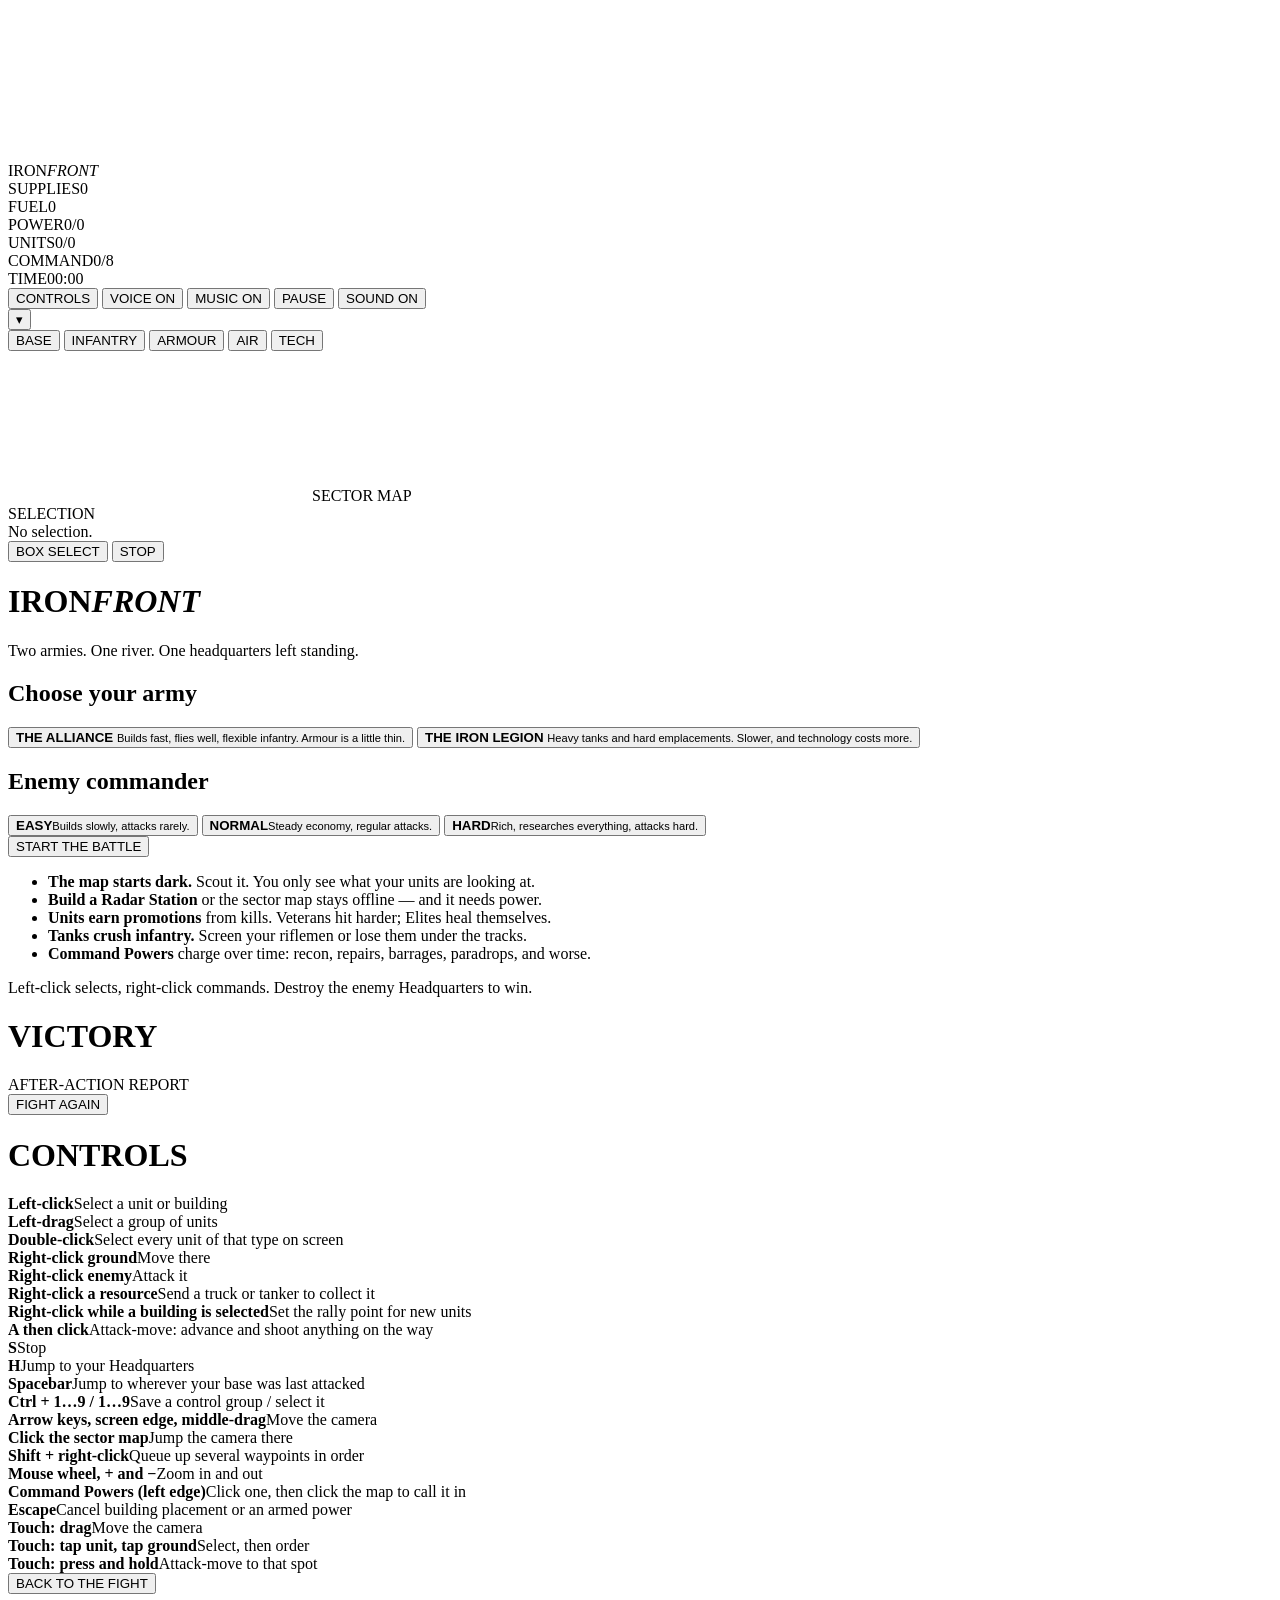
==== index.html @ 80e27a3b "Add files via upload" ====
<!DOCTYPE html>
<html lang="en">
<head>
<meta charset="utf-8">
<meta name="viewport" content="width=device-width, initial-scale=1, maximum-scale=1, user-scalable=no, viewport-fit=cover">
<title>IRON FRONT — WWII Real-Time Strategy</title>
<link rel="stylesheet" href="css/style.css">
</head>
<body>

<canvas id="view"></canvas>

<!-- ============ TOP COMMAND BAR ============ -->
<header id="topbar">
  <div class="brand"><span>IRON</span><em>FRONT</em></div>
  <div class="readouts">
    <div class="rd"><span class="lbl sup">SUPPLIES</span><span class="val" id="rSupplies">0</span></div>
    <div class="rd"><span class="lbl fue">FUEL</span><span class="val" id="rFuel">0</span></div>
    <div class="rd wide"><span class="lbl">POWER</span><span class="val" id="rPower">0/0</span>
      <span class="pwrbar"><i id="pwrFill"></i></span></div>
    <div class="rd"><span class="lbl">UNITS</span><span class="val" id="rPop">0/0</span></div>
    <div class="rd"><span class="lbl pts">COMMAND</span><span class="val" id="rPts">0/8</span></div>
    <div class="rd"><span class="lbl">TIME</span><span class="val" id="rTimer">00:00</span></div>
  </div>
  <div class="tools">
    <button id="btnHelp" class="tbtn">CONTROLS</button>
    <button id="btnVoice" class="tbtn">VOICE ON</button>
    <button id="btnMusic" class="tbtn">MUSIC ON</button>
    <button id="btnPause" class="tbtn">PAUSE</button>
    <button id="btnSound" class="tbtn">SOUND ON</button>
  </div>
</header>

<!-- ============ BUILD / RESEARCH SIDEBAR ============ -->
<aside id="sidebar">
  <button id="sidebarToggle" title="Show or hide the build panel">▾</button>
  <nav id="tabs">
    <button class="tab on" data-tab="build">BASE</button>
    <button class="tab" data-tab="inf">INFANTRY</button>
    <button class="tab" data-tab="veh">ARMOUR</button>
    <button class="tab" data-tab="air">AIR</button>
    <button class="tab" data-tab="tech">TECH</button>
  </nav>
  <div id="cards"></div>
  <div id="queue"></div>
</aside>

<!-- ============ COMMAND POWERS ============ -->
<aside id="powers"></aside>

<!-- ============ BOTTOM LEFT: MAP TABLE + SELECTION ============ -->
<section id="hud">
  <div id="mapframe">
    <canvas id="minimap"></canvas>
    <span class="mapcap">SECTOR MAP</span>
  </div>
  <div id="selpanel">
    <div class="panelcap">SELECTION</div>
    <div id="selinfo"><div class="dim">No selection.</div></div>
    <div class="touchrow">
      <button id="btnTouchSelect" class="tbtn small">BOX SELECT</button>
      <button id="btnTouchStop" class="tbtn small">STOP</button>
    </div>
  </div>
</section>

<div id="messages"></div>

<!-- ============ MAIN MENU ============ -->
<div id="mainmenu">
  <div class="menucard">
    <h1><span>IRON</span><em>FRONT</em></h1>
    <p class="tagline">Two armies. One river. One headquarters left standing.</p>

    <div class="pick">
      <h2>Choose your army</h2>
      <div class="row">
        <button class="fac on" data-faction="alliance">
          <b>THE ALLIANCE</b>
          <small>Builds fast, flies well, flexible infantry. Armour is a little thin.</small>
        </button>
        <button class="fac" data-faction="legion">
          <b>THE IRON LEGION</b>
          <small>Heavy tanks and hard emplacements. Slower, and technology costs more.</small>
        </button>
      </div>
    </div>

    <div class="pick">
      <h2>Enemy commander</h2>
      <div class="row">
        <button class="diff" data-diff="easy"><b>EASY</b><small>Builds slowly, attacks rarely.</small></button>
        <button class="diff on" data-diff="normal"><b>NORMAL</b><small>Steady economy, regular attacks.</small></button>
        <button class="diff" data-diff="hard"><b>HARD</b><small>Rich, researches everything, attacks hard.</small></button>
      </div>
    </div>

    <button id="btnStart" class="start">START THE BATTLE</button>
    <ul class="brief">
      <li><b>The map starts dark.</b> Scout it. You only see what your units are looking at.</li>
      <li><b>Build a Radar Station</b> or the sector map stays offline — and it needs power.</li>
      <li><b>Units earn promotions</b> from kills. Veterans hit harder; Elites heal themselves.</li>
      <li><b>Tanks crush infantry.</b> Screen your riflemen or lose them under the tracks.</li>
      <li><b>Command Powers</b> charge over time: recon, repairs, barrages, paradrops, and worse.</li>
    </ul>
    <p class="fineprint">Left-click selects, right-click commands. Destroy the enemy Headquarters to win.</p>
  </div>
</div>

<!-- ============ RESULTS ============ -->
<div id="results" class="hidden">
  <div class="menucard">
    <h1 id="resultTitle">VICTORY</h1>
    <div class="panelcap">AFTER-ACTION REPORT</div>
    <div id="resultBody"></div>
    <button id="btnRestart" class="start">FIGHT AGAIN</button>
  </div>
</div>

<!-- ============ CONTROLS ============ -->
<div id="help" class="hidden">
  <div class="menucard">
    <h1>CONTROLS</h1>
    <div class="helpgrid">
      <div><b>Left-click</b><span>Select a unit or building</span></div>
      <div><b>Left-drag</b><span>Select a group of units</span></div>
      <div><b>Double-click</b><span>Select every unit of that type on screen</span></div>
      <div><b>Right-click ground</b><span>Move there</span></div>
      <div><b>Right-click enemy</b><span>Attack it</span></div>
      <div><b>Right-click a resource</b><span>Send a truck or tanker to collect it</span></div>
      <div><b>Right-click while a building is selected</b><span>Set the rally point for new units</span></div>
      <div><b>A then click</b><span>Attack-move: advance and shoot anything on the way</span></div>
      <div><b>S</b><span>Stop</span></div>
      <div><b>H</b><span>Jump to your Headquarters</span></div>
      <div><b>Spacebar</b><span>Jump to wherever your base was last attacked</span></div>
      <div><b>Ctrl + 1…9 / 1…9</b><span>Save a control group / select it</span></div>
      <div><b>Arrow keys, screen edge, middle-drag</b><span>Move the camera</span></div>
      <div><b>Click the sector map</b><span>Jump the camera there</span></div>
      <div><b>Shift + right-click</b><span>Queue up several waypoints in order</span></div>
      <div><b>Mouse wheel, + and −</b><span>Zoom in and out</span></div>
      <div><b>Command Powers (left edge)</b><span>Click one, then click the map to call it in</span></div>
      <div><b>Escape</b><span>Cancel building placement or an armed power</span></div>
      <div><b>Touch: drag</b><span>Move the camera</span></div>
      <div><b>Touch: tap unit, tap ground</b><span>Select, then order</span></div>
      <div><b>Touch: press and hold</b><span>Attack-move to that spot</span></div>
    </div>
    <button id="btnCloseHelp" class="start">BACK TO THE FIGHT</button>
  </div>
</div>

<script src="js/config.js"></script>
<script src="js/utils.js"></script>
<script src="js/pathfinding.js"></script>
<script src="js/map.js"></script>
<script src="js/fog.js"></script>
<script src="js/audio.js"></script>
<script src="js/combat.js"></script>
<script src="js/powers.js"></script>
<script src="js/entities.js"></script>
<script src="js/ai.js"></script>
<script src="js/game.js"></script>
<script src="js/render.js"></script>
<script src="js/ui.js"></script>
<script src="js/input.js"></script>
<script src="js/main.js"></script>
</body>
</html>
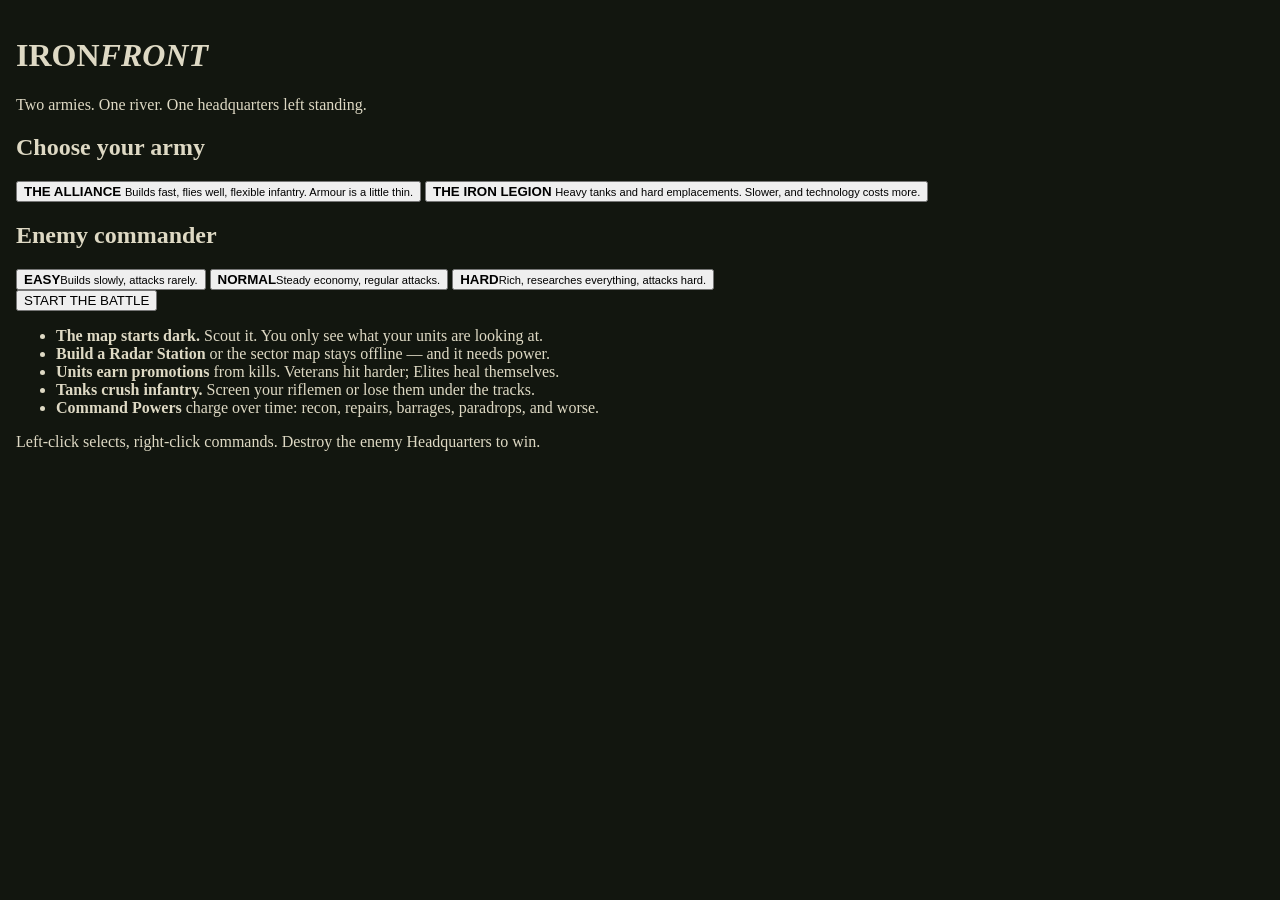
==== commit 0b8f7f94: "Add files via upload" ====
--- a/index.html
+++ b/index.html
@@ -5,6 +5,16 @@
 <meta name="viewport" content="width=device-width, initial-scale=1, maximum-scale=1, user-scalable=no, viewport-fit=cover">
 <title>IRON FRONT — WWII Real-Time Strategy</title>
 <link rel="stylesheet" href="css/style.css">
+<!-- Safety net: if the stylesheet above ever fails to load (wrong folder,
+     wrong case, bad path), these few rules keep the game usable instead of
+     dumping every overlay on screen at once. -->
+<style>
+  html,body{height:100%;margin:0;background:#0d110b;color:#ded9c4;overflow:hidden}
+  .hidden{display:none !important}
+  #view{position:fixed;inset:0;width:100%;height:100%;display:block}
+  #mainmenu,#results,#help{position:fixed;inset:0;z-index:40;background:#12160f;overflow:auto;padding:16px}
+  #topbar{position:fixed;top:0;left:0;right:0;z-index:20;background:#1a2013}
+</style>
 </head>
 <body>
 
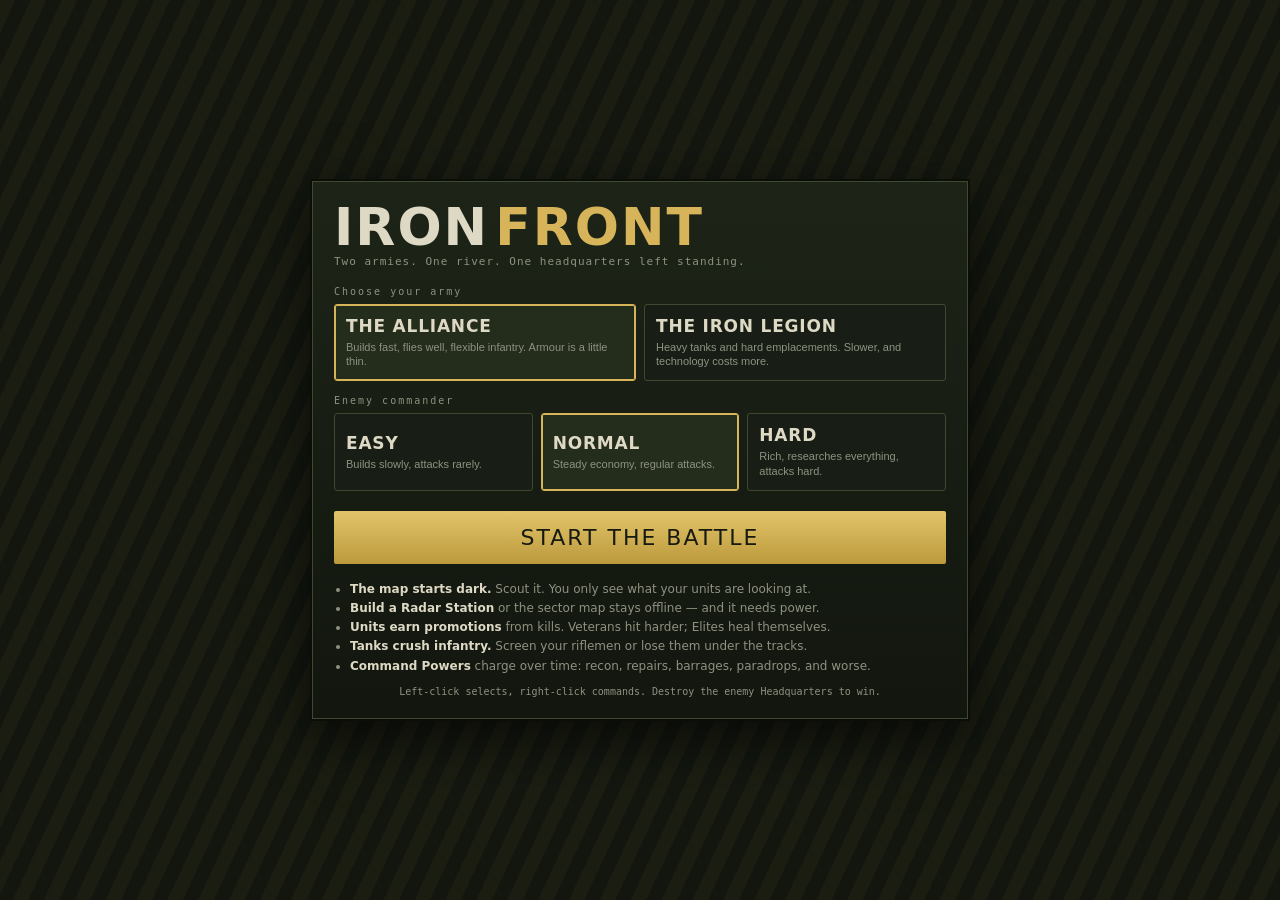
==== commit 932db5e8: "Add files via upload" ====
--- a/index.html
+++ b/index.html
@@ -4,10 +4,9 @@
 <meta charset="utf-8">
 <meta name="viewport" content="width=device-width, initial-scale=1, maximum-scale=1, user-scalable=no, viewport-fit=cover">
 <title>IRON FRONT — WWII Real-Time Strategy</title>
-<link rel="stylesheet" href="css/style.css">
-<!-- Safety net: if the stylesheet above ever fails to load (wrong folder,
-     wrong case, bad path), these few rules keep the game usable instead of
-     dumping every overlay on screen at once. -->
+<link rel="stylesheet" href="style.css">
+<!-- Safety net: if style.css ever fails to load, these few rules keep the
+     game usable instead of dumping every overlay on the screen at once. -->
 <style>
   html,body{height:100%;margin:0;background:#0d110b;color:#ded9c4;overflow:hidden}
   .hidden{display:none !important}
@@ -158,20 +157,20 @@
   </div>
 </div>
 
-<script src="js/config.js"></script>
-<script src="js/utils.js"></script>
-<script src="js/pathfinding.js"></script>
-<script src="js/map.js"></script>
-<script src="js/fog.js"></script>
-<script src="js/audio.js"></script>
-<script src="js/combat.js"></script>
-<script src="js/powers.js"></script>
-<script src="js/entities.js"></script>
-<script src="js/ai.js"></script>
-<script src="js/game.js"></script>
-<script src="js/render.js"></script>
-<script src="js/ui.js"></script>
-<script src="js/input.js"></script>
-<script src="js/main.js"></script>
+<script src="config.js"></script>
+<script src="utils.js"></script>
+<script src="pathfinding.js"></script>
+<script src="map.js"></script>
+<script src="fog.js"></script>
+<script src="audio.js"></script>
+<script src="combat.js"></script>
+<script src="powers.js"></script>
+<script src="entities.js"></script>
+<script src="ai.js"></script>
+<script src="game.js"></script>
+<script src="render.js"></script>
+<script src="ui.js"></script>
+<script src="input.js"></script>
+<script src="main.js"></script>
 </body>
 </html>
--- a/style.css
+++ b/style.css
@@ -0,0 +1,298 @@
+/* IRON FRONT — style.css
+   Look: a field command post. Olive steel panels, stencil headings,
+   brass readouts, hazard tape on the command bar. */
+
+:root{
+  --ink:#0d110b;
+  --panel:#181e15;
+  --panel2:#212819;
+  --edge:#3d4a2f;
+  --edge2:#55643f;
+  --brass:#d7b45a;
+  --bone:#ded9c4;
+  --dim:#8e9280;
+  --rust:#c2542f;
+  --steel:#5b9bd8;
+  --good:#8fbf5c;
+  --display: 'Haettenschweiler','Arial Narrow Bold','Impact','Anton',system-ui,sans-serif;
+  --mono: ui-monospace,'SF Mono',Menlo,Consolas,'Roboto Mono',monospace;
+  --body: system-ui,-apple-system,'Segoe UI',Roboto,sans-serif;
+}
+
+*{box-sizing:border-box;-webkit-tap-highlight-color:transparent}
+html,body{height:100%;margin:0;background:var(--ink);color:var(--bone);font-family:var(--body);overflow:hidden;overscroll-behavior:none}
+
+#view{position:fixed;inset:0;width:100%;height:100%;display:block;cursor:crosshair;touch-action:none}
+
+/* ---------------------------------------------------------- top bar */
+#topbar{
+  position:fixed;top:0;left:0;right:0;height:48px;z-index:20;
+  display:flex;align-items:center;gap:18px;padding:0 12px;
+  background:linear-gradient(180deg,#232a1b,#151a12);
+  border-bottom:2px solid #0a0d08;
+  box-shadow:0 3px 0 rgba(0,0,0,.45);
+}
+#topbar::after{
+  content:'';position:absolute;left:0;right:0;bottom:-5px;height:3px;
+  background:repeating-linear-gradient(115deg,#c2a13c 0 10px,#1a1d13 10px 20px);
+  opacity:.55;
+}
+.brand{font-family:var(--display);font-size:26px;letter-spacing:1.5px;line-height:1;white-space:nowrap}
+.brand span{color:var(--bone)}
+.brand em{color:var(--brass);font-style:normal;margin-left:4px}
+
+.readouts{display:flex;gap:14px;flex:1;overflow:hidden}
+.rd{display:flex;flex-direction:column;line-height:1.1;min-width:64px}
+.rd .lbl{font-family:var(--mono);font-size:9px;letter-spacing:1.4px;color:var(--dim)}
+.rd .lbl.sup{color:var(--brass)}
+.rd .lbl.fue{color:#63b58c}
+.rd .lbl.pts{color:#9fd6e6}
+.rd .val{font-family:var(--mono);font-size:16px;font-weight:700;color:var(--bone)}
+.rd .val.bad{color:var(--rust)}
+
+.tools{display:flex;gap:6px}
+.tbtn{
+  font-family:var(--mono);font-size:10px;letter-spacing:1px;color:var(--bone);
+  background:#2a3222;border:1px solid var(--edge);border-radius:2px;padding:7px 9px;cursor:pointer;
+}
+.tbtn:hover{background:#36402a;border-color:var(--edge2)}
+.tbtn.small{padding:6px 8px;font-size:9px}
+.tbtn.on{background:var(--brass);color:#171a11;border-color:#f0cf7d}
+
+/* ---------------------------------------------------------- sidebar */
+#sidebar{
+  position:fixed;top:48px;right:0;bottom:0;width:280px;z-index:15;
+  background:linear-gradient(180deg,rgba(24,30,21,.96),rgba(14,18,12,.96));
+  border-left:2px solid #0a0d08;display:flex;flex-direction:column;
+}
+#sidebarToggle{display:none}
+
+#tabs{display:flex;border-bottom:1px solid var(--edge)}
+.tab{
+  flex:1;padding:9px 2px;background:#131810;border:0;border-right:1px solid #0d110b;
+  color:var(--dim);font-family:var(--mono);font-size:9.5px;letter-spacing:.6px;cursor:pointer;
+}
+.tab:hover{color:var(--bone)}
+.tab.on{background:var(--panel2);color:var(--brass);box-shadow:inset 0 -2px 0 var(--brass)}
+
+#cards{flex:1;overflow-y:auto;padding:8px;display:flex;flex-direction:column;gap:6px}
+.card{
+  display:flex;align-items:center;gap:9px;padding:6px;cursor:pointer;text-align:left;
+  background:var(--panel);border:1px solid var(--edge);border-radius:3px;color:var(--bone);
+  position:relative;
+}
+.card:hover{border-color:var(--brass);background:var(--panel2)}
+.card .icon{width:44px;height:44px;flex:none;background:#10140e;border:1px solid #0a0d08;border-radius:2px}
+.ctext{flex:1;min-width:0}
+.cname{font-family:var(--display);font-size:15px;letter-spacing:.6px;line-height:1.1}
+.ccost{font-family:var(--mono);font-size:10.5px;margin-top:2px;display:flex;gap:9px}
+.ccost .s::before{content:'S ';color:var(--dim)}
+.ccost .s{color:var(--brass)}
+.ccost .f::before{content:'F ';color:var(--dim)}
+.ccost .f{color:#63b58c}
+.clock{font-family:var(--mono);font-size:9px;color:var(--rust);margin-top:2px;min-height:11px}
+.card.locked{opacity:.45;cursor:not-allowed}
+.card.poor .ccost{color:var(--rust)}
+.card.poor{border-style:dashed}
+
+#queue{border-top:1px solid var(--edge);padding:7px;max-height:32%;overflow-y:auto;background:rgba(10,13,8,.5)}
+.qrow{position:relative;font-family:var(--mono);font-size:10px;padding:5px 6px;margin-bottom:4px;background:#12160f;border:1px solid var(--edge);overflow:hidden}
+.qrow span{position:relative;z-index:2}
+.qrow i{position:absolute;left:0;top:0;bottom:0;background:rgba(215,180,90,.22);z-index:1}
+.qrow.tech i{background:rgba(91,155,216,.22)}
+.qrow.building i{background:rgba(143,191,92,.20)}
+.qwait{font-family:var(--mono);font-size:9.5px;color:var(--dim);padding:3px 4px}
+.dim{color:var(--dim)}
+
+/* ------------------------------------------------------- bottom hud */
+#hud{position:fixed;left:0;bottom:0;z-index:15;display:flex;align-items:flex-end;gap:8px;padding:8px}
+#mapframe{
+  position:relative;width:224px;height:170px;padding:7px;
+  background:linear-gradient(180deg,#242b1c,#141810);
+  border:2px solid #0a0d08;border-radius:3px;
+  box-shadow:inset 0 0 0 1px var(--edge);
+}
+#mapframe::before,#mapframe::after{
+  content:'';position:absolute;width:5px;height:5px;border-radius:50%;background:#4d5a3a;
+}
+#mapframe::before{left:4px;top:4px}
+#mapframe::after{right:4px;bottom:4px}
+#minimap{width:100%;height:100%;display:block;background:#10140e;cursor:pointer}
+.mapcap{
+  position:absolute;right:8px;top:-1px;font-family:var(--mono);font-size:8px;
+  letter-spacing:1.6px;color:var(--dim);background:#141810;padding:0 3px;
+}
+
+#selpanel{
+  width:330px;max-height:170px;overflow-y:auto;padding:8px 10px;
+  background:linear-gradient(180deg,rgba(24,30,21,.95),rgba(13,17,11,.95));
+  border:2px solid #0a0d08;border-radius:3px;box-shadow:inset 0 0 0 1px var(--edge);
+}
+.panelcap{font-family:var(--mono);font-size:8.5px;letter-spacing:1.8px;color:var(--dim);margin-bottom:5px}
+.selhead{font-family:var(--display);font-size:19px;letter-spacing:.8px;color:var(--brass);line-height:1.1}
+.selstat{font-family:var(--mono);font-size:10.5px;margin-top:3px}
+.selstat b{color:var(--dim);font-weight:400;display:inline-block;min-width:58px}
+.seldesc{font-size:11px;color:var(--dim);margin-top:6px;line-height:1.35}
+.selgrid{display:flex;flex-wrap:wrap;gap:4px;margin-top:6px}
+.chip{font-family:var(--mono);font-size:10px;background:#222a1a;border:1px solid var(--edge);padding:2px 6px;border-radius:2px}
+.touchrow{display:none;gap:6px;margin-top:7px}
+
+/* -------------------------------------------------------- messages */
+#messages{
+  position:fixed;left:50%;top:64px;transform:translateX(-50%);z-index:18;
+  display:flex;flex-direction:column;gap:4px;align-items:center;pointer-events:none;width:min(560px,90vw)
+}
+.msg{
+  font-family:var(--mono);font-size:11px;padding:5px 12px;background:rgba(13,17,11,.85);
+  border-left:3px solid var(--good);color:var(--bone);
+}
+.msg.warn{border-left-color:var(--rust);color:#ffd9c9}
+
+/* --------------------------------------------------------- overlays */
+#mainmenu,#results,#help{
+  position:fixed;inset:0;z-index:40;display:flex;align-items:center;justify-content:center;
+  background:radial-gradient(circle at 50% 30%,#1d2417,#080a06 70%);
+  padding:16px;overflow-y:auto;
+}
+#mainmenu::before,#results::before,#help::before{
+  content:'';position:absolute;inset:0;
+  background:repeating-linear-gradient(115deg,rgba(194,161,60,.05) 0 14px,transparent 14px 28px);
+}
+.hidden{display:none !important}
+
+.menucard{
+  position:relative;width:min(660px,100%);padding:22px;
+  background:linear-gradient(180deg,#1d2417,#12160f);
+  border:2px solid #0a0d08;box-shadow:inset 0 0 0 1px var(--edge),0 18px 50px rgba(0,0,0,.6);
+}
+.menucard h1{font-family:var(--display);font-size:52px;letter-spacing:2px;margin:0 0 2px;line-height:.95}
+.menucard h1 span{color:var(--bone)}
+.menucard h1 em{color:var(--brass);font-style:normal;margin-left:6px}
+.menucard h1.win{color:var(--good)}
+.menucard h1.lose{color:var(--rust)}
+.tagline{font-family:var(--mono);font-size:11px;color:var(--dim);letter-spacing:1px;margin:0 0 18px}
+.pick h2{font-family:var(--mono);font-size:10px;letter-spacing:2px;color:var(--dim);font-weight:400;margin:14px 0 7px}
+.row{display:flex;gap:8px;flex-wrap:wrap}
+.fac,.diff{
+  flex:1;min-width:150px;text-align:left;padding:11px;cursor:pointer;color:var(--bone);
+  background:var(--panel);border:1px solid var(--edge);border-radius:3px;
+}
+.fac b,.diff b{font-family:var(--display);font-size:17px;letter-spacing:.8px;display:block}
+.fac small,.diff small{display:block;font-size:11px;color:var(--dim);margin-top:4px;line-height:1.35}
+.fac:hover,.diff:hover{border-color:var(--edge2)}
+.fac.on,.diff.on{border-color:var(--brass);box-shadow:inset 0 0 0 1px var(--brass);background:#242c1b}
+
+.start{
+  width:100%;margin-top:20px;padding:14px;cursor:pointer;
+  font-family:var(--display);font-size:22px;letter-spacing:2px;
+  color:#171a11;background:linear-gradient(180deg,#e2c46a,#bc9a3c);
+  border:0;border-radius:2px;
+}
+.start:hover{background:linear-gradient(180deg,#f0d582,#caa848)}
+.fineprint{font-family:var(--mono);font-size:10px;color:var(--dim);text-align:center;margin:10px 0 0}
+
+.rrow{display:flex;justify-content:space-between;font-family:var(--mono);font-size:12px;padding:7px 4px;border-bottom:1px solid #232a1a}
+.rrow span{color:var(--dim)}
+.rrow b{color:var(--bone)}
+
+.helpgrid{display:grid;grid-template-columns:1fr;gap:6px;margin-top:8px}
+.helpgrid div{display:flex;gap:10px;font-size:12px;padding:5px 0;border-bottom:1px solid #1f2618}
+.helpgrid b{font-family:var(--mono);font-size:10.5px;color:var(--brass);min-width:210px}
+.helpgrid span{color:var(--dim)}
+
+/* ------------------------------------------------------------ small screens */
+@media (max-width: 900px){
+  #topbar{height:44px;gap:10px;padding:0 8px}
+  .brand{font-size:19px}
+  .rd{min-width:52px}
+  .rd .val{font-size:13px}
+  .tbtn{padding:6px 7px;font-size:9px}
+
+  #sidebar{
+    top:auto;left:0;right:0;bottom:0;width:auto;height:180px;
+    border-left:0;border-top:2px solid #0a0d08;
+  }
+  #sidebar.collapsed{height:34px}
+  #sidebar.collapsed #cards,#sidebar.collapsed #queue{display:none}
+  #sidebarToggle{
+    display:block;position:absolute;right:6px;top:-24px;width:34px;height:24px;
+    background:#232a1b;color:var(--brass);border:1px solid var(--edge);border-bottom:0;cursor:pointer;
+  }
+  #cards{flex-direction:row;overflow-x:auto;overflow-y:hidden;padding:6px}
+  .card{flex-direction:column;min-width:92px;gap:4px;text-align:center}
+  .card .icon{width:40px;height:40px}
+  .cname{font-size:12px}
+  .ccost{justify-content:center;font-size:9.5px}
+  .clock{font-size:8px}
+  #queue{max-height:none;height:44px;display:flex;gap:6px;align-items:center;overflow-x:auto}
+  .qrow{margin:0;min-width:140px;flex:none}
+
+  #hud{bottom:186px;gap:6px;padding:6px;flex-wrap:wrap}
+  #mapframe{width:132px;height:104px;padding:5px}
+  #selpanel{width:calc(100vw - 156px);max-height:104px;padding:6px 8px}
+  .selhead{font-size:15px}
+  .touchrow{display:flex}
+  #messages{top:52px;font-size:10px}
+  .menucard h1{font-size:36px}
+  .helpgrid b{min-width:120px}
+}
+
+
+/* ---------------------------------------------------- command powers */
+#powers{
+  position:fixed;left:8px;top:60px;z-index:16;
+  display:flex;flex-direction:column;gap:5px;width:132px;
+}
+.pw{
+  position:relative;overflow:hidden;cursor:pointer;text-align:left;
+  padding:7px 8px;color:var(--dim);
+  background:linear-gradient(180deg,rgba(24,30,21,.94),rgba(13,17,11,.94));
+  border:1px solid var(--edge);border-radius:3px;
+}
+.pwname{display:block;font-family:var(--display);font-size:13px;letter-spacing:.6px;line-height:1.1;position:relative;z-index:2}
+.pwcost{display:block;font-family:var(--mono);font-size:8.5px;letter-spacing:1px;margin-top:2px;position:relative;z-index:2}
+.pwcool{position:absolute;left:0;bottom:0;width:100%;background:rgba(0,0,0,.55);z-index:1;transition:height .2s linear}
+.pw.ready{color:var(--bone);border-color:var(--edge2)}
+.pw.ready .pwcost{color:var(--good)}
+.pw.ready:hover{border-color:var(--brass);background:#242c1b}
+.pw.armed{border-color:var(--brass);box-shadow:inset 0 0 0 1px var(--brass),0 0 12px rgba(215,180,90,.35)}
+.pw.armed .pwname{color:var(--brass)}
+
+/* production clock-wipe on build cards */
+.card{overflow:hidden}
+.cwipe{
+  position:absolute;left:0;bottom:0;width:100%;height:0;
+  background:linear-gradient(180deg,rgba(215,180,90,.30),rgba(215,180,90,.14));
+  pointer-events:none;transition:height .2s linear;
+}
+.card .icon,.ctext{position:relative;z-index:2}
+
+/* main menu briefing list */
+.brief{margin:16px 0 0;padding:0 0 0 16px;font-size:12px;color:var(--dim);line-height:1.6}
+.brief b{color:var(--bone);font-weight:600}
+
+@media (max-width: 900px){
+  #powers{
+    left:0;right:0;top:auto;bottom:296px;width:auto;
+    flex-direction:row;overflow-x:auto;gap:4px;padding:0 6px;
+  }
+  .pw{min-width:104px;flex:none;padding:5px 7px}
+  .pwname{font-size:11px}
+  #hud{bottom:186px}
+}
+
+.cbadge{
+  position:absolute;top:3px;right:4px;z-index:3;display:none;
+  min-width:16px;padding:1px 4px;border-radius:9px;
+  background:var(--brass);color:#171a11;
+  font-family:var(--mono);font-size:9.5px;font-weight:700;text-align:center;
+}
+
+.rd.wide{min-width:112px}
+.pwrbar{
+  display:block;width:100%;height:5px;margin-top:3px;
+  background:#11150f;border:1px solid var(--edge);border-radius:2px;overflow:hidden;
+}
+.pwrbar i{display:block;height:100%;width:0;background:var(--good);transition:width .25s linear}
+.pwrbar i.warn{background:var(--brass)}
+.pwrbar i.over{background:var(--rust)}
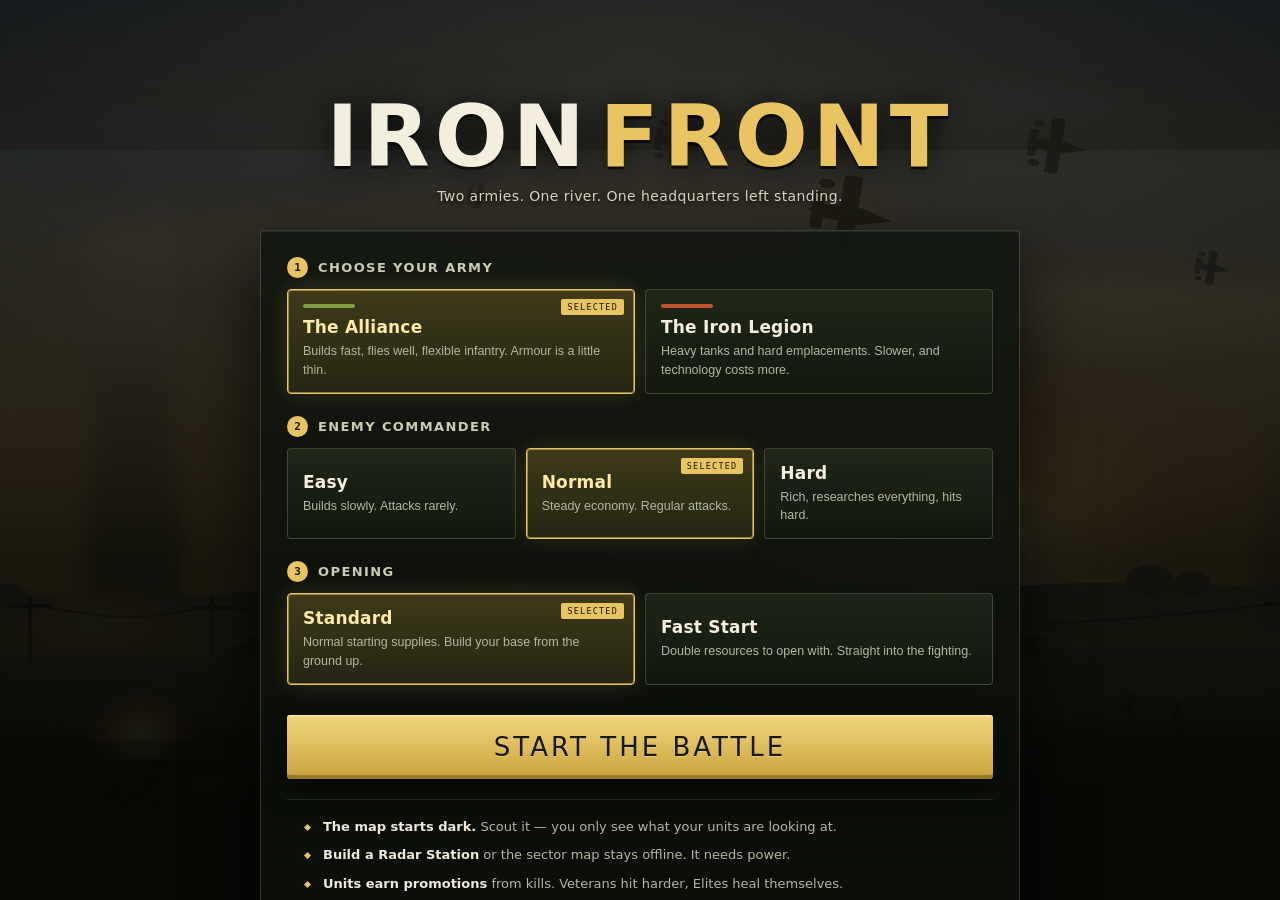
==== commit f8f67eb2: "Add files via upload" ====
--- a/index.html
+++ b/index.html
@@ -32,6 +32,9 @@
     <div class="rd"><span class="lbl">TIME</span><span class="val" id="rTimer">00:00</span></div>
   </div>
   <div class="tools">
+    <button id="btnSpeed" class="tbtn">SPEED 1x</button>
+    <button id="btnFx" class="tbtn">FX AUTO</button>
+    <button id="btnHide" class="tbtn">HIDE UI</button>
     <button id="btnHelp" class="tbtn">CONTROLS</button>
     <button id="btnVoice" class="tbtn">VOICE ON</button>
     <button id="btnMusic" class="tbtn">MUSIC ON</button>
@@ -67,6 +70,7 @@
     <div class="panelcap">SELECTION</div>
     <div id="selinfo"><div class="dim">No selection.</div></div>
     <div class="touchrow">
+      <button id="btnTouchAttack" class="tbtn small atk">ATTACK</button>
       <button id="btnTouchSelect" class="tbtn small">BOX SELECT</button>
       <button id="btnTouchStop" class="tbtn small">STOP</button>
     </div>
@@ -77,47 +81,71 @@
 
 <!-- ============ MAIN MENU ============ -->
 <div id="mainmenu">
-  <div class="menucard">
-    <h1><span>IRON</span><em>FRONT</em></h1>
-    <p class="tagline">Two armies. One river. One headquarters left standing.</p>
-
-    <div class="pick">
-      <h2>Choose your army</h2>
-      <div class="row">
-        <button class="fac on" data-faction="alliance">
-          <b>THE ALLIANCE</b>
-          <small>Builds fast, flies well, flexible infantry. Armour is a little thin.</small>
-        </button>
-        <button class="fac" data-faction="legion">
-          <b>THE IRON LEGION</b>
-          <small>Heavy tanks and hard emplacements. Slower, and technology costs more.</small>
-        </button>
-      </div>
+  <div class="menuArt"></div>
+  <div class="menuScrim"></div>
+
+  <div class="menuInner">
+    <header class="menuTitle">
+      <h1><span>IRON</span><em>FRONT</em></h1>
+      <p class="tagline">Two armies. One river. One headquarters left standing.</p>
+    </header>
+
+    <div class="menucard">
+
+      <section class="pick">
+        <h2><span class="num">1</span> Choose your army</h2>
+        <div class="row">
+          <button class="fac on" data-faction="alliance">
+            <span class="facBar alliance"></span>
+            <b>The Alliance</b>
+            <small>Builds fast, flies well, flexible infantry. Armour is a little thin.</small>
+            <span class="tick">SELECTED</span>
+          </button>
+          <button class="fac" data-faction="legion">
+            <span class="facBar legion"></span>
+            <b>The Iron Legion</b>
+            <small>Heavy tanks and hard emplacements. Slower, and technology costs more.</small>
+            <span class="tick">SELECTED</span>
+          </button>
+        </div>
+      </section>
+
+      <section class="pick">
+        <h2><span class="num">2</span> Enemy commander</h2>
+        <div class="row three">
+          <button class="diff" data-diff="easy"><b>Easy</b><small>Builds slowly. Attacks rarely.</small><span class="tick">SELECTED</span></button>
+          <button class="diff on" data-diff="normal"><b>Normal</b><small>Steady economy. Regular attacks.</small><span class="tick">SELECTED</span></button>
+          <button class="diff" data-diff="hard"><b>Hard</b><small>Rich, researches everything, hits hard.</small><span class="tick">SELECTED</span></button>
+        </div>
+      </section>
+
+      <section class="pick">
+        <h2><span class="num">3</span> Opening</h2>
+        <div class="row">
+          <button class="mode on" data-start="standard"><b>Standard</b><small>Normal starting supplies. Build your base from the ground up.</small><span class="tick">SELECTED</span></button>
+          <button class="mode" data-start="fast"><b>Fast Start</b><small>Double resources to open with. Straight into the fighting.</small><span class="tick">SELECTED</span></button>
+        </div>
+      </section>
+
+      <button id="btnStart" class="start">START THE BATTLE</button>
+
+      <ul class="brief">
+        <li><b>The map starts dark.</b> Scout it — you only see what your units are looking at.</li>
+        <li><b>Build a Radar Station</b> or the sector map stays offline. It needs power.</li>
+        <li><b>Units earn promotions</b> from kills. Veterans hit harder, Elites heal themselves.</li>
+        <li><b>Tanks crush infantry.</b> Screen your riflemen or lose them under the tracks.</li>
+        <li><b>Command Powers</b> charge over time: recon, repairs, barrages, paradrops and worse.</li>
+      </ul>
+
+      <p class="fineprint">Left-click selects. Right-click commands. Destroy the enemy Headquarters to win.</p>
     </div>
-
-    <div class="pick">
-      <h2>Enemy commander</h2>
-      <div class="row">
-        <button class="diff" data-diff="easy"><b>EASY</b><small>Builds slowly, attacks rarely.</small></button>
-        <button class="diff on" data-diff="normal"><b>NORMAL</b><small>Steady economy, regular attacks.</small></button>
-        <button class="diff" data-diff="hard"><b>HARD</b><small>Rich, researches everything, attacks hard.</small></button>
-      </div>
-    </div>
-
-    <button id="btnStart" class="start">START THE BATTLE</button>
-    <ul class="brief">
-      <li><b>The map starts dark.</b> Scout it. You only see what your units are looking at.</li>
-      <li><b>Build a Radar Station</b> or the sector map stays offline — and it needs power.</li>
-      <li><b>Units earn promotions</b> from kills. Veterans hit harder; Elites heal themselves.</li>
-      <li><b>Tanks crush infantry.</b> Screen your riflemen or lose them under the tracks.</li>
-      <li><b>Command Powers</b> charge over time: recon, repairs, barrages, paradrops, and worse.</li>
-    </ul>
-    <p class="fineprint">Left-click selects, right-click commands. Destroy the enemy Headquarters to win.</p>
   </div>
 </div>
 
 <!-- ============ RESULTS ============ -->
 <div id="results" class="hidden">
+  <div class="menuArt dark"></div>
+  <div class="menuScrim"></div>
   <div class="menucard">
     <h1 id="resultTitle">VICTORY</h1>
     <div class="panelcap">AFTER-ACTION REPORT</div>
@@ -128,6 +156,8 @@
 
 <!-- ============ CONTROLS ============ -->
 <div id="help" class="hidden">
+  <div class="menuArt dark"></div>
+  <div class="menuScrim"></div>
   <div class="menucard">
     <h1>CONTROLS</h1>
     <div class="helpgrid">
@@ -139,6 +169,9 @@
       <div><b>Right-click a resource</b><span>Send a truck or tanker to collect it</span></div>
       <div><b>Right-click while a building is selected</b><span>Set the rally point for new units</span></div>
       <div><b>A then click</b><span>Attack-move: advance and shoot anything on the way</span></div>
+      <div><b>ATTACK button, or A then click</b><span>Order your selected units to attack a target</span></div>
+      <div><b>Tab, or HIDE UI</b><span>Clear the panels off the screen to see the map</span></div>
+      <div><b>E</b><span>Select your entire army at once</span></div>
       <div><b>S</b><span>Stop</span></div>
       <div><b>H</b><span>Jump to your Headquarters</span></div>
       <div><b>Spacebar</b><span>Jump to wherever your base was last attacked</span></div>
--- a/style.css
+++ b/style.css
@@ -296,3 +296,432 @@
 .pwrbar i{display:block;height:100%;width:0;background:var(--good);transition:width .25s linear}
 .pwrbar i.warn{background:var(--brass)}
 .pwrbar i.over{background:var(--rust)}
+
+/* ============================================================
+   FIELD EQUIPMENT PASS
+   Panels become stamped steel plate: a brushed gradient, a hard
+   bevel top and bottom, and rivets at the corners. Same world as
+   the battlefield rather than flat web boxes.
+   ============================================================ */
+#topbar{
+  background:
+    linear-gradient(180deg,rgba(255,255,255,.07) 0 1px,transparent 1px),
+    repeating-linear-gradient(90deg,rgba(255,255,255,.014) 0 2px,transparent 2px 4px),
+    linear-gradient(180deg,#2b3322 0%,#212819 45%,#151a11 100%);
+  border-bottom:2px solid #080b06;
+  box-shadow:0 3px 0 rgba(0,0,0,.5),inset 0 -1px 0 rgba(0,0,0,.5);
+}
+#sidebar,#selpanel,#mapframe,.menucard{
+  background:
+    repeating-linear-gradient(90deg,rgba(255,255,255,.012) 0 2px,transparent 2px 4px),
+    linear-gradient(180deg,#242c1c 0%,#1a2015 40%,#111509 100%);
+  box-shadow:
+    inset 0 1px 0 rgba(255,255,255,.07),
+    inset 0 -2px 0 rgba(0,0,0,.5),
+    inset 0 0 0 1px var(--edge);
+}
+#sidebar{border-left:2px solid #080b06}
+
+/* rivets */
+#selpanel,#sidebar{position:fixed}
+#selpanel::before,#selpanel::after{
+  content:'';position:absolute;width:5px;height:5px;border-radius:50%;
+  background:radial-gradient(circle at 35% 30%,#7c8a5e,#39412a);
+}
+#selpanel::before{left:5px;top:5px}
+#selpanel::after{right:5px;top:5px}
+
+.card{
+  background:linear-gradient(180deg,#1f2718,#151a10);
+  box-shadow:inset 0 1px 0 rgba(255,255,255,.06),inset 0 -1px 0 rgba(0,0,0,.5);
+}
+.card:hover{
+  background:linear-gradient(180deg,#2b3520,#1b2114);
+  box-shadow:inset 0 0 0 1px var(--brass),0 0 10px rgba(215,180,90,.20);
+}
+.card .icon{
+  background:radial-gradient(circle at 40% 30%,#1a2014,#0c0f09);
+  box-shadow:inset 0 0 0 1px #0a0d08,inset 0 1px 0 rgba(255,255,255,.05);
+}
+
+.pw{
+  background:linear-gradient(180deg,#232b1a,#12160f);
+  box-shadow:inset 0 1px 0 rgba(255,255,255,.05),inset 0 -1px 0 rgba(0,0,0,.5);
+}
+.pw.ready{box-shadow:inset 0 0 0 1px var(--edge2),inset 0 1px 0 rgba(255,255,255,.07)}
+
+.tbtn{
+  background:linear-gradient(180deg,#333d27,#232b1b);
+  box-shadow:inset 0 1px 0 rgba(255,255,255,.08),inset 0 -1px 0 rgba(0,0,0,.45);
+}
+.tbtn:hover{background:linear-gradient(180deg,#404c2f,#2a3320)}
+
+.start{
+  box-shadow:inset 0 1px 0 rgba(255,255,255,.45),inset 0 -3px 0 rgba(0,0,0,.28);
+  text-shadow:0 1px 0 rgba(255,255,255,.25);
+}
+
+/* stencil feel on the big headings */
+.brand,.menucard h1,.cname,.selhead,.pwname{
+  text-transform:uppercase;
+  text-shadow:0 2px 0 rgba(0,0,0,.55);
+}
+.menucard h1{letter-spacing:3px}
+
+#messages .msg{
+  background:linear-gradient(90deg,rgba(13,17,11,.92),rgba(13,17,11,.72));
+  box-shadow:inset 0 1px 0 rgba(255,255,255,.05);
+  letter-spacing:.4px;
+}
+
+/* keep touch targets comfortable on a phone */
+@media (max-width:900px){
+  .tbtn{min-height:34px}
+  .card{min-height:78px}
+  .pw{min-height:40px}
+  .tab{min-height:36px}
+}
+
+/* ============================================================
+   LEGIBILITY PASS
+   The condensed stencil face looks the part in a big heading but
+   is hard to read at 13px. Anything you actually need to READ is
+   now set in a plain sans at a larger size, with more contrast.
+   ============================================================ */
+:root{
+  --bone:#eee9d8;
+  --dim:#a9ad97;
+}
+
+/* names: plain sans, sentence case, roomier */
+.cname{
+  font-family:var(--body);
+  font-size:13px;
+  font-weight:600;
+  letter-spacing:.1px;
+  text-transform:none;
+  text-shadow:0 1px 2px rgba(0,0,0,.7);
+  line-height:1.2;
+  white-space:normal;
+}
+.selhead{
+  font-family:var(--body);
+  font-size:17px;
+  font-weight:700;
+  letter-spacing:.2px;
+  text-transform:none;
+  color:#f2d98c;
+  text-shadow:0 1px 3px rgba(0,0,0,.8);
+  margin-bottom:3px;
+}
+.pwname{
+  font-family:var(--body);
+  font-size:12.5px;
+  font-weight:600;
+  letter-spacing:.1px;
+  text-transform:none;
+  text-shadow:0 1px 2px rgba(0,0,0,.7);
+}
+
+/* numbers and labels */
+.ccost{font-size:12px;gap:11px;margin-top:3px}
+.clock{font-size:10px;min-height:12px;color:#e08b6d}
+.rd .lbl{font-size:9.5px;letter-spacing:1.5px}
+.rd .val{font-size:18px;text-shadow:0 1px 2px rgba(0,0,0,.7)}
+.pwcost{font-size:9.5px;letter-spacing:.8px}
+.qrow{font-size:11px;padding:6px 7px}
+.qwait{font-size:10.5px}
+
+/* selection readout */
+.selstat{font-family:var(--body);font-size:12.5px;margin-top:4px;line-height:1.35}
+.selstat b{font-family:var(--mono);font-size:10px;letter-spacing:.8px;min-width:64px;color:#9ea38c}
+.seldesc{font-size:12px;line-height:1.45;margin-top:8px;color:#b9bda8}
+.chip{font-size:11px;padding:3px 7px}
+
+/* menus and help */
+.fac small,.diff small{font-size:12px;line-height:1.45}
+.fac b,.diff b{font-family:var(--body);font-weight:700;font-size:15px;letter-spacing:.2px;text-transform:none}
+.brief{font-size:13px;line-height:1.7}
+.helpgrid div{font-size:13px;padding:7px 0}
+.helpgrid b{font-family:var(--body);font-weight:600;font-size:12.5px;color:#f2d98c;min-width:230px}
+.helpgrid span{color:#bfc3ae}
+.rrow{font-size:13px;padding:8px 4px}
+.tagline{font-size:12px}
+.msg{font-family:var(--body);font-size:12.5px;font-weight:500;padding:6px 13px}
+.tab{font-size:10.5px;letter-spacing:.8px;padding:10px 2px}
+
+/* a little more room so names are not cramped */
+#sidebar{width:304px}
+.card{padding:7px;gap:10px}
+.card .icon{width:46px;height:46px}
+#selpanel{width:352px}
+
+@media (max-width:900px){
+  #sidebar{width:auto}
+  .cname{font-size:11.5px}
+  .selhead{font-size:15px}
+  .helpgrid b{min-width:130px}
+  #selpanel{width:calc(100vw - 156px)}
+}
+
+/* ============================================================
+   FRONT SCREEN
+   Key art fills the screen; a scrim darkens it from the middle
+   down so every word sits on solid contrast. Options are big,
+   plainly worded, and unmistakably on or off.
+   ============================================================ */
+#mainmenu,#results,#help{
+  display:block;
+  background:#070905;
+  padding:0;
+  overflow-y:auto;
+  -webkit-overflow-scrolling:touch;
+}
+#mainmenu::before,#results::before,#help::before{content:none}
+
+.menuArt{
+  position:fixed;inset:0;
+  background-image:url('menu.svg');
+  background-size:cover;
+  background-position:50% 22%;
+  background-repeat:no-repeat;
+  filter:saturate(.92) contrast(1.04);
+}
+.menuArt.dark{filter:saturate(.5) brightness(.42)}
+
+.menuScrim{
+  position:fixed;inset:0;
+  background:
+    radial-gradient(120% 75% at 50% 6%,rgba(255,214,150,.10),transparent 60%),
+    linear-gradient(180deg,
+      rgba(7,9,5,.30) 0%,
+      rgba(7,9,5,.52) 32%,
+      rgba(7,9,5,.88) 62%,
+      rgba(7,9,5,.97) 100%);
+}
+
+.menuInner{
+  position:relative;
+  min-height:100%;
+  display:flex;flex-direction:column;align-items:center;
+  padding:min(9vh,90px) 16px 44px;
+}
+
+/* --- title over the art --- */
+.menuTitle{text-align:center;margin-bottom:26px}
+.menuTitle h1{
+  font-family:var(--display);
+  font-size:clamp(46px,10vw,86px);
+  letter-spacing:5px;
+  line-height:.92;
+  margin:0;
+  text-shadow:0 3px 0 rgba(0,0,0,.65),0 0 34px rgba(0,0,0,.85);
+}
+.menuTitle h1 span{color:#f4efdd}
+.menuTitle h1 em{color:#e9c463;font-style:normal;margin-left:10px}
+.menuTitle .tagline{
+  font-family:var(--body);
+  font-size:14px;letter-spacing:.4px;
+  color:#ded8c2;margin:12px 0 0;
+  text-shadow:0 2px 6px rgba(0,0,0,.9);
+}
+
+/* --- the options card --- */
+#mainmenu .menucard,#results .menucard,#help .menucard{
+  position:relative;
+  width:min(760px,100%);
+  margin:0 auto;
+  padding:26px 26px 24px;
+  border:1px solid rgba(140,152,110,.34);
+  border-radius:4px;
+  background:linear-gradient(180deg,rgba(18,23,15,.90),rgba(10,13,8,.94));
+  -webkit-backdrop-filter:blur(6px);
+  backdrop-filter:blur(6px);
+  box-shadow:0 26px 70px rgba(0,0,0,.72),inset 0 1px 0 rgba(255,255,255,.07);
+}
+#results .menucard,#help .menucard{margin:min(8vh,70px) auto 40px}
+
+/* --- section headings --- */
+.pick{margin-bottom:22px}
+.pick h2{
+  display:flex;align-items:center;gap:10px;
+  font-family:var(--body);
+  font-size:13px;font-weight:700;letter-spacing:1.4px;text-transform:uppercase;
+  color:#c9cdb4;margin:0 0 11px;
+}
+.pick h2 .num{
+  display:inline-flex;align-items:center;justify-content:center;
+  width:21px;height:21px;border-radius:50%;
+  background:#e9c463;color:#14170e;
+  font-family:var(--mono);font-size:11px;font-weight:700;letter-spacing:0;
+}
+
+.row{display:flex;gap:10px;flex-wrap:wrap}
+.row.three .diff{min-width:150px}
+
+/* --- choices --- */
+.fac,.diff,.mode{
+  position:relative;flex:1;min-width:210px;
+  padding:14px 15px 13px;cursor:pointer;text-align:left;
+  color:var(--bone);
+  background:linear-gradient(180deg,rgba(38,46,28,.72),rgba(20,25,15,.80));
+  border:1px solid rgba(120,134,92,.40);
+  border-radius:4px;
+  transition:border-color .12s,background .12s,transform .08s;
+}
+.fac:hover,.diff:hover,.mode:hover{
+  border-color:rgba(233,196,99,.75);
+  background:linear-gradient(180deg,rgba(52,62,36,.82),rgba(28,34,20,.88));
+}
+.fac:active,.diff:active,.mode:active{transform:translateY(1px)}
+.fac b,.diff b,.mode b{
+  display:block;
+  font-family:var(--body);font-size:17px;font-weight:700;letter-spacing:.2px;
+  text-transform:none;color:#f4efdd;margin-bottom:5px;
+}
+.fac small,.diff small,.mode small{
+  display:block;font-size:12.5px;line-height:1.5;color:#b3b8a0;
+}
+
+/* the selected state has to be unmistakable */
+.fac.on,.diff.on,.mode.on{
+  border-color:#e9c463;
+  background:linear-gradient(180deg,rgba(74,68,30,.80),rgba(40,40,20,.88));
+  box-shadow:inset 0 0 0 1px rgba(233,196,99,.55),0 0 22px rgba(233,196,99,.16);
+}
+.fac.on b,.diff.on b,.mode.on b{color:#ffe9a8}
+.tick{
+  position:absolute;top:9px;right:10px;display:none;
+  font-family:var(--mono);font-size:8.5px;letter-spacing:1.2px;
+  color:#14170e;background:#e9c463;padding:3px 6px;border-radius:2px;
+}
+.fac.on .tick,.diff.on .tick,.mode.on .tick{display:block}
+
+.facBar{display:block;height:4px;width:52px;border-radius:2px;margin-bottom:9px}
+.facBar.alliance{background:#5b9bd8}
+.facBar.legion{background:#c2542f}
+
+/* --- start --- */
+#mainmenu .start{
+  margin-top:8px;padding:17px;
+  font-family:var(--display);font-size:26px;letter-spacing:3px;
+  border-radius:3px;
+  background:linear-gradient(180deg,#f2d67e,#c9a23c);
+  box-shadow:inset 0 1px 0 rgba(255,255,255,.55),inset 0 -4px 0 rgba(0,0,0,.26),0 10px 26px rgba(0,0,0,.5);
+}
+#mainmenu .start:hover{background:linear-gradient(180deg,#ffe79a,#d8b04a)}
+
+/* --- briefing --- */
+.brief{
+  margin:20px 0 0;padding:16px 18px 16px 34px;
+  list-style:none;position:relative;
+  border-top:1px solid rgba(140,152,110,.22);
+  font-size:13px;line-height:1.75;color:#b3b8a0;
+}
+.brief li{position:relative;margin-bottom:6px;padding-left:2px}
+.brief li::before{
+  content:'';position:absolute;left:-16px;top:9px;
+  width:5px;height:5px;background:#e9c463;transform:rotate(45deg);
+}
+.brief b{color:#eee9d8;font-weight:600}
+.fineprint{margin-top:14px;font-size:11.5px;color:#8f9480;text-align:center}
+
+/* results and controls keep the same treatment */
+#resultTitle{font-size:clamp(38px,8vw,62px);letter-spacing:4px;text-align:center;margin-bottom:14px}
+#results .panelcap{text-align:center}
+
+@media (max-width:900px){
+  .menuInner{padding:34px 12px 32px}
+  .menuArt{background-position:50% 18%}
+  .menuTitle{margin-bottom:20px}
+  #mainmenu .menucard,#results .menucard,#help .menucard{padding:18px 15px 18px}
+  .fac,.diff,.mode{min-width:100%;padding:13px 14px}
+  .row.three .diff{min-width:100%}
+  #mainmenu .start{font-size:21px;padding:16px}
+  .brief{font-size:12.5px;padding-left:28px}
+}
+
+/* ============================================================
+   GIVING THE MAP ITS SCREEN BACK
+   The panels were eating a third of the view. They are now
+   narrower, slightly see-through, collapsible, and the whole lot
+   can be swept away with Tab or the HIDE UI button.
+   ============================================================ */
+#sidebar{
+  width:236px;
+  background:
+    repeating-linear-gradient(90deg,rgba(255,255,255,.012) 0 2px,transparent 2px 4px),
+    linear-gradient(180deg,rgba(30,37,23,.88) 0%,rgba(17,21,9,.90) 100%);
+}
+.card{padding:6px;gap:8px}
+.card .icon{width:40px;height:40px}
+.cname{font-size:12.5px}
+.ccost{font-size:11px;gap:9px}
+#queue{max-height:26%}
+
+/* the build panel folds away on any screen, not just phones */
+#sidebarToggle{
+  display:block;position:absolute;left:-26px;top:8px;
+  width:26px;height:46px;cursor:pointer;
+  background:linear-gradient(180deg,#2b3320,#1a2013);
+  color:var(--brass);border:1px solid var(--edge);border-right:0;
+  border-radius:3px 0 0 3px;font-size:14px;line-height:44px;padding:0;
+}
+#sidebar.collapsed{width:0;border-left-width:0}
+#sidebar.collapsed #tabs,#sidebar.collapsed #cards,#sidebar.collapsed #queue{display:none}
+
+/* command powers: a slimmer strip */
+#powers{width:110px;gap:4px;top:56px}
+.pw{padding:6px 8px;opacity:.94}
+.pwname{font-size:11.5px;line-height:1.15}
+.pwcost{font-size:9px;margin-top:1px}
+
+/* smaller map table, translucent panels */
+#mapframe{width:186px;height:140px;padding:6px}
+#selpanel{
+  width:300px;max-height:140px;
+  background:
+    repeating-linear-gradient(90deg,rgba(255,255,255,.012) 0 2px,transparent 2px 4px),
+    linear-gradient(180deg,rgba(30,37,23,.86),rgba(15,19,10,.90));
+}
+#selpanel.empty{width:auto;max-height:none;padding:7px 9px}
+#selpanel.empty #selinfo,#selpanel.empty .panelcap{display:none}
+
+/* the command buttons are always available, on desktop too */
+.touchrow{display:flex;gap:6px;margin-top:0}
+#selpanel:not(.empty) .touchrow{margin-top:8px}
+.tbtn.small{padding:8px 10px;font-size:10px}
+.tbtn.atk{border-color:#a34a2c;color:#f0c3b0}
+.tbtn.atk:hover{background:linear-gradient(180deg,#5a2f1f,#3a1d12)}
+.tbtn.atk.on{background:linear-gradient(180deg,#c2542f,#8c3a1e);color:#fff2ea;border-color:#e07a52}
+
+/* sweep the interface away entirely */
+body.uihidden #sidebar,
+body.uihidden #powers,
+body.uihidden #hud,
+body.uihidden #queue{display:none !important}
+
+/* team colour on the front screen follows the faction palette */
+.facBar.alliance{background:#7fa03c}
+
+@media (max-width:900px){
+  #sidebar{height:152px;width:auto}
+  #sidebar.collapsed{height:30px;width:auto;border-left-width:0}
+  #sidebarToggle{left:auto;right:6px;top:-24px;width:34px;height:24px;line-height:22px;border:1px solid var(--edge);border-bottom:0;border-radius:3px 3px 0 0}
+  .card{min-width:82px;min-height:70px}
+  .card .icon{width:34px;height:34px}
+  #hud{bottom:158px;gap:5px;padding:5px}
+  #mapframe{width:112px;height:88px;padding:4px}
+  #selpanel{width:calc(100vw - 132px);max-height:88px}
+  #powers{bottom:262px;top:auto;width:auto}
+  .pw{min-width:92px}
+}
+
+.sellbtn{
+  display:block;width:100%;margin-top:9px;padding:8px;cursor:pointer;
+  font-family:var(--body);font-size:12px;font-weight:600;letter-spacing:.4px;
+  color:#f0d9c6;background:linear-gradient(180deg,#4a3320,#2c1e13);
+  border:1px solid #8a5a33;border-radius:3px;
+}
+.sellbtn:hover{background:linear-gradient(180deg,#63432a,#3a2818);border-color:#c2854a}
+.sellbtn i{font-style:normal;color:#e9c463}
